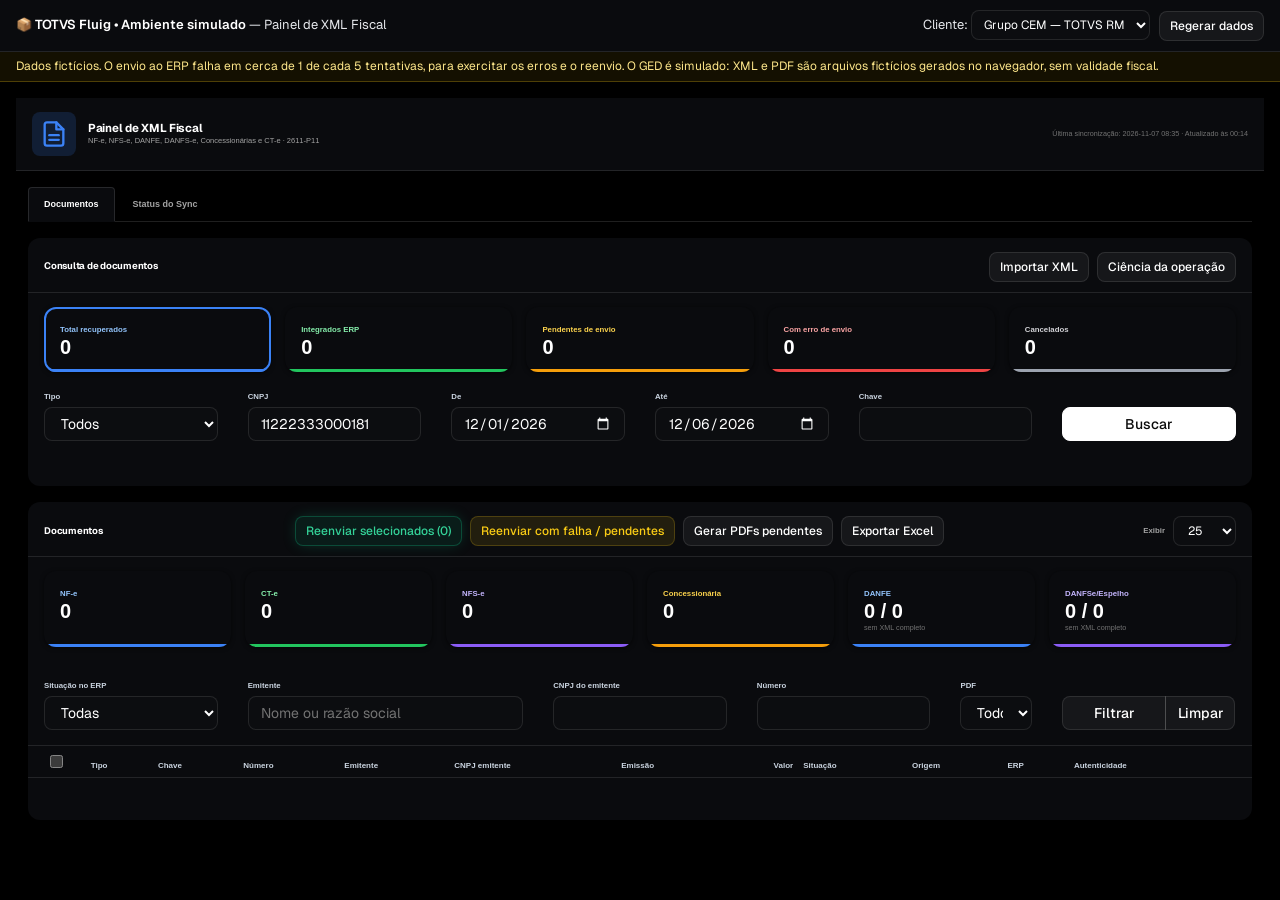
==== simulador-xml/index.html @ 871aa62a "Simulador: troca o simulador CT-e pelo Painel de XML Fiscal - simulador-cte/ removido; novo simulado" ====
<!DOCTYPE html>
<html lang="pt-BR">
<head>
    <meta charset="UTF-8">
    <meta name="viewport" content="width=device-width, initial-scale=1.0">
    <meta name="color-scheme" content="dark">
    <title>Simulador — Painel de XML Fiscal (PAINEL_XML)</title>
    <!--
        Simulador da widget REAL PAINEL_XML (versão 2611-P11): carrega o view.ftl, o CSS e o JS direto de wcm/widget/PAINEL_XML.
        Simulados: os datasets do Fluig (ds_xf_documentos, ds_xf_status, ds_xf_erp, ds_xf_danfe/danfse, ds_xf_detalhe,
        ds_xf_importar_arquivo, ds_xf_manifestar, ds_xf_sync), o upload ao GED (/ecm/upload e createDocument) e o download
        do GED (getDownloadURL) para XML e PDF fictícios.
        Sempre em modo escuro (tema Ledger de projeto/ledger-theme.css + tokens --pxml-* escuros abaixo).
        Abrir pelo servidor local: node projeto/iniciar_servidor.js  ->  http://localhost:8080/projeto/simulador_widget_painel_xml.html
        (file:// não funciona: o navegador bloqueia a leitura do view.ftl)
    -->
    <link rel="stylesheet" href="bootstrap.min.css">
    <link rel="stylesheet" href="ledger-theme.css">
    <link rel="stylesheet" href="../wcm/widget/PAINEL_XML/src/main/webapp/resources/css/PAINEL_XML.css">
    <style>
        html { color-scheme: dark; }
        body { background: #000; padding: 0; }
        #portal { padding: 16px; }
        .sim-topo { display: flex; flex-wrap: wrap; align-items: center; justify-content: space-between; gap: 10px; padding: 10px 16px; background: #0a0b0e; border-bottom: 1px solid rgba(255,255,255,.1); color: #e5e7eb; font-size: 13px; }
        .sim-topo select { width: auto; display: inline-block; height: 30px; padding: 2px 8px; }
        .sim-topo .btn { margin-left: 6px; }
        .sim-nota { padding: 6px 16px; background: rgba(250,204,21,.08); border-bottom: 1px solid rgba(250,204,21,.25); font-size: 12px; color: #fde68a; }

        /* Tokens --pxml-* escuros. No Fluig eles vêm do tema; aqui são fixos, para o simulador ficar sempre escuro. */
        .pxml-widget {
            --pxml-bg: #000000;
            --pxml-white: #0a0b0e;
            --pxml-border: rgba(255,255,255,.10);
            --pxml-text: #ffffff;
            --pxml-text-muted: #a3a3a3;
            --pxml-text-secondary: #cbd5e1;
            --pxml-text-faint: #737373;
            --pxml-hover-bg: rgba(255,255,255,.05);
            --pxml-sep-color: rgba(255,255,255,.12);
            --pxml-shadow: 0 1px 4px rgba(0,0,0,.6);
            --pxml-shadow-md: 0 4px 14px rgba(0,0,0,.7);
            --pxml-blue-bg: rgba(59,130,246,.16);   --pxml-blue-text: #93c5fd;
            --pxml-green-bg: rgba(34,197,94,.16);   --pxml-green-text: #86efac;
            --pxml-purple-bg: rgba(139,92,246,.18); --pxml-purple-text: #c4b5fd;
            --pxml-amber-bg: rgba(245,158,11,.16);  --pxml-amber-text: #fcd34d;
            --pxml-red-bg: rgba(239,68,68,.16);     --pxml-red-text: #fca5a5;
            --pxml-gray-bg: rgba(255,255,255,.08);  --pxml-gray-text: #d4d4d8;
        }
        .pxml-header { box-shadow: 0 2px 8px rgba(0,0,0,.6); }
        .pxml-xml { background: #06070a; border-color: rgba(255,255,255,.12); color: #cbd5e1; }
        .nav-tabs > li > a { background: transparent; border-color: transparent; color: #a3a3a3; }
        .nav-tabs > li > a:hover, .nav-tabs > li > a:focus { background: rgba(255,255,255,.05); border-color: transparent; color: #fff; }
        .nav-tabs > li.active > a, .nav-tabs > li.active > a:hover, .nav-tabs > li.active > a:focus { background: #0a0b0e; border: 1px solid rgba(255,255,255,.12); border-bottom-color: #0a0b0e; color: #fff; }
        .btn-link { color: #34d399; }
        .btn-link:hover, .btn-link:focus { color: #fff; text-decoration: none; }
    </style>
</head>
<body>
    <div class="sim-topo">
        <div>📦 <strong>TOTVS Fluig &bull; Ambiente simulado</strong> &mdash; Painel de XML Fiscal</div>
        <div>
            Cliente:
            <select id="sim-cliente" class="form-control input-sm">
                <option value="CEM">Grupo CEM &mdash; TOTVS RM</option>
                <option value="ICE">ICE &mdash; TOTVS Datasul</option>
            </select>
            <button type="button" id="sim-regerar" class="btn btn-default btn-sm">Regerar dados</button>
        </div>
    </div>
    <div class="sim-nota">Dados fictícios. O envio ao ERP falha em cerca de 1 de cada 5 tentativas, para exercitar os erros e o reenvio. O GED é simulado: XML e PDF são arquivos fictícios gerados no navegador, sem validade fiscal.</div>

    <div id="portal"></div>

    <script src="jquery.min.js"></script>
    <script src="bootstrap.min.js"></script>
    <script>
    (function () {
        // ------------------------------------------------------------ dados de exemplo (estado em memoria)
        var estado = { cliente: "CEM", docs: [], integracoes: {}, eventos: {}, ged: {} };
        var semente = 7;
        var sequenciaUpload = 0;
        function alea() { semente = (semente * 9301 + 49297) % 233280; return semente / 233280; }
        function pad(n, t) { n = String(n); while (n.length < t) n = "0" + n; return n; }
        function erpAtual() { return estado.cliente === "CEM" ? "RM" : "DATASUL"; }

        var CNPJS = { CEM: ["11222333000181", "11222333000262"], ICE: ["55666777000100"] };
        var EMITENTES = [["TRANSPORTES ALFA LTDA", "12345678000190"], ["DISTRIBUIDORA BETA SA", "98765432000155"], ["LOCALIZA CONCRETO LTDA", "45678901000122"],
            ["ENERGISA DISTRIBUICAO", "07282377000120"], ["VIVO TELEFONICA BRASIL", "02558157000162"], ["PREFEITURA DE SAO PAULO", "46395000000139"], ["FERRAGENS GAMA ME", "33444555000166"]];
        // Motivos de rejeicao na importacao: o texto casa com as orientacoes de falhaDaImportacao da widget.
        var MOTIVOS_IMPORTACAO = ["CNPJ não monitorado nos Parâmetros", "XML não reconhecido: layout não suportado", "Assinatura digital inválida"];

        function chaveSim(tipo, n) {
            if (tipo === "NFSE" && n % 2 === 0) return "MUN-" + pad(n, 46);   // NFS-e municipal: a widget mostra "Espelho"
            var base = tipo === "NFSE" ? "3550308220057475300010000000000" : "35261100000000000191" + (tipo === "CTE" ? "57" : tipo === "NFE" ? "55" : "66") + "001";
            return (base + pad(n, 19)).substring(0, tipo === "NFSE" ? 50 : 44);
        }

        // Liga o id do GED ao documento, para o download de XML/PDF.
        function registrarGed(d) {
            estado.ged[String(d.ID_GED)] = { tipo: "xml", doc: d };
            if (d.ID_GED_PDF) estado.ged[String(d.ID_GED_PDF)] = { tipo: "pdf", doc: d };
        }

        function gerar() {
            semente = estado.cliente === "CEM" ? 7 : 11;
            var erp = erpAtual();
            var tipos = ["NFE", "NFE", "NFE", "NFE", "CTE", "CTE", "NFSE", "NF3E", "NFCOM"];
            var docs = [];
            for (var i = 1; i <= 78; i++) {
                var tipo = tipos[Math.floor(alea() * tipos.length)];
                var em = EMITENTES[Math.floor(alea() * EMITENTES.length)];
                var cnpjs = CNPJS[estado.cliente];
                var dia = 1 + Math.floor(alea() * 7);
                var chave = chaveSim(tipo, i);
                var r = alea();
                docs.push({
                    TIPO: tipo, CHAVE: chave, CNPJ: cnpjs[Math.floor(alea() * cnpjs.length)], EMITENTE: em[0], NUMERO: String(1000 + i), SERIE: "1",
                    EMISSAO: "2026-11-" + pad(dia, 2), VALOR: (200 + Math.floor(alea() * 90000) / 10).toFixed(2), SITUACAO: r < 0.07 ? "CANCELADO" : "AUTORIZADO",
                    ORIGEM: alea() < 0.8 ? "SEFAZ" : "UPLOAD", NIVEL: alea() < 0.15 && tipo === "NFE" ? "RESUMO" : "COMPLETO",
                    ERP: r < 0.30 ? "INTEGRADO" : r < 0.36 ? "ERRO" : "", AUTENTICIDADE: "OK", ID_GED: String(5000 + i), UF: "35", MUNICIPIO: "",
                    ID_GED_PDF: "", PDF_MODO: tipo === "NFE" || tipo === "NFSE" ? (alea() < 0.12 ? "captura" : "demanda") : "",
                    CNPJ_EMITENTE: em[1], ERP_LIGADO: "S", ERP_NOME: erp, EVENTOS: "0"
                });
            }
            // alguns documentos de CNPJ sem envio ao ERP, para o filtro "Sem envio ao ERP"
            for (var s = 0; s < 6; s++) { docs[s * 11].ERP_LIGADO = ""; docs[s * 11].ERP_NOME = ""; docs[s * 11].ERP = ""; }
            // PDFs ja gerados na captura
            docs.forEach(function (d) { if (d.PDF_MODO === "captura" && d.NIVEL === "COMPLETO") d.ID_GED_PDF = String(7000 + Number(d.NUMERO)); });
            estado.docs = docs;
            estado.integracoes = {};
            estado.eventos = {};
            estado.ged = {};
            docs.forEach(function (d, i) {
                registrarGed(d);
                if (d.ERP === "ERRO") estado.integracoes[d.CHAVE] = [{ n: 1, data: "06/11/2026 14:20", status: "ERRO", msg: "HTTP 500 Internal Server Error" }, { n: 2, data: "07/11/2026 08:05", status: "ERRO", msg: "timeout ao falar com o " + erp }];
                if (d.ERP === "INTEGRADO") estado.integracoes[d.CHAVE] = [{ n: 1, data: "06/11/2026 14:20", status: "INTEGRADO", msg: "Integrado." }];
                if (d.TIPO === "CTE" && i % 3 === 0) { estado.eventos[d.CHAVE] = [{ n: 1, data: "2026-11-04", cod: "110110", texto: "Carta de Correcao: Corrigir o CNPJ do tomador e as observações de entrega" }]; d.EVENTOS = "1"; }
                if (d.SITUACAO === "CANCELADO") { estado.eventos[d.CHAVE] = [{ n: 1, data: "2026-11-06", cod: "110111", texto: "Cancelamento: Documento emitido em duplicidade" }]; d.EVENTOS = "1"; }
            });
        }

        // Documento importado pelo usuario: entra na lista depois do Buscar.
        function criarDocImportado(idGed) {
            var n = estado.docs.length + 1;
            var em = EMITENTES[Math.floor(Math.random() * EMITENTES.length)];
            var doc = {
                TIPO: "NFE", CHAVE: chaveSim("NFE", 800 + n), CNPJ: CNPJS[estado.cliente][0], EMITENTE: em[0], NUMERO: String(2000 + n), SERIE: "1",
                EMISSAO: "2026-11-08", VALOR: "1500.00", SITUACAO: "AUTORIZADO", ORIGEM: "UPLOAD", NIVEL: "COMPLETO", ERP: "", AUTENTICIDADE: "OK",
                ID_GED: String(idGed), UF: "35", MUNICIPIO: "", ID_GED_PDF: "", PDF_MODO: "demanda",
                CNPJ_EMITENTE: em[1], ERP_LIGADO: "S", ERP_NOME: erpAtual(), EVENTOS: "0"
            };
            estado.docs.push(doc);
            registrarGed(doc);
            return doc;
        }

        // ------------------------------------------------------------ arquivos fictícios do GED (XML e PDF)
        function xmlSimulado(d) {
            if (d.TIPO === "CTE") {
                return '<?xml version="1.0" encoding="UTF-8"?>\n<!-- XML FICTICIO: dados simulados para teste do painel -->\n' +
                    '<cteProc versao="4.00" xmlns="http://www.portalfiscal.inf.br/cte"><CTe><infCte Id="CTe' + d.CHAVE + '" versao="4.00">' +
                    '<ide><cUF>35</cUF><nCT>' + d.NUMERO + '</nCT><serie>' + d.SERIE + '</serie><dhEmi>' + d.EMISSAO + 'T10:00:00-03:00</dhEmi></ide>' +
                    '<emit><CNPJ>' + d.CNPJ_EMITENTE + '</CNPJ><xNome>' + d.EMITENTE + '</xNome></emit>' +
                    '<rem><CNPJ>' + d.CNPJ + '</CNPJ></rem><vPrest><vTPrest>' + d.VALOR + '</vTPrest></vPrest></infCte></CTe></cteProc>';
            }
            return '<?xml version="1.0" encoding="UTF-8"?>\n<!-- XML FICTICIO: dados simulados para teste do painel -->\n' +
                '<nfeProc versao="4.00" xmlns="http://www.portalfiscal.inf.br/nfe"><NFe><infNFe Id="NFe' + d.CHAVE + '" versao="4.00">' +
                '<ide><cUF>35</cUF><nNF>' + d.NUMERO + '</nNF><serie>' + d.SERIE + '</serie><dhEmi>' + d.EMISSAO + 'T10:00:00-03:00</dhEmi></ide>' +
                '<emit><CNPJ>' + d.CNPJ_EMITENTE + '</CNPJ><xNome>' + d.EMITENTE + '</xNome></emit>' +
                '<dest><CNPJ>' + d.CNPJ + '</CNPJ></dest><total><ICMSTot><vNF>' + d.VALOR + '</vNF></ICMSTot></total></infNFe></NFe></nfeProc>';
        }
        // PDF minimo e valido (texto em ASCII, para o tamanho do fluxo bater com os bytes).
        function pdfSimulado(linhas) {
            var fluxo = "BT /F1 12 Tf 50 790 Td 16 TL ";
            linhas.forEach(function (t, i) { fluxo += (i ? "T* " : "") + "(" + t.replace(/[()\\]/g, "") + ") Tj "; });
            fluxo += "ET";
            var objetos = [
                "<< /Type /Catalog /Pages 2 0 R >>",
                "<< /Type /Pages /Kids [3 0 R] /Count 1 >>",
                "<< /Type /Page /Parent 2 0 R /MediaBox [0 0 595 842] /Contents 4 0 R /Resources << /Font << /F1 5 0 R >> >> >>",
                "<< /Length " + fluxo.length + " >>\nstream\n" + fluxo + "\nendstream",
                "<< /Type /Font /Subtype /Type1 /BaseFont /Helvetica >>"
            ];
            var pdf = "%PDF-1.4\n", posicoes = [];
            objetos.forEach(function (o, i) { posicoes.push(pdf.length); pdf += (i + 1) + " 0 obj\n" + o + "\nendobj\n"; });
            var xref = pdf.length;
            pdf += "xref\n0 " + (objetos.length + 1) + "\n0000000000 65535 f \n";
            posicoes.forEach(function (p) { pdf += ("0000000000" + p).slice(-10) + " 00000 n \n"; });
            pdf += "trailer\n<< /Size " + (objetos.length + 1) + " /Root 1 0 R >>\nstartxref\n" + xref + "\n%%EOF\n";
            return new Blob([pdf], { type: "application/pdf" });
        }
        function arquivoSimulado(idGed) {
            var r = estado.ged[String(idGed)];
            if (!r) return null;
            var d = r.doc;
            if (r.tipo === "pdf") {
                return pdfSimulado([
                    (d.TIPO === "NFE" ? "DANFE" : d.TIPO === "NFSE" && d.CHAVE.indexOf("MUN-") === 0 ? "Espelho da NFS-e" : "DANFSe") + " simulado (dados ficticios)",
                    "Chave: " + d.CHAVE,
                    "Numero " + d.NUMERO + " - " + d.EMITENTE,
                    "Valor R$ " + d.VALOR,
                    "Documento de teste: sem validade fiscal"
                ]);
            }
            return new Blob([xmlSimulado(d)], { type: "text/xml;charset=utf-8" });
        }

        // ------------------------------------------------------------ runtime do Fluig simulado
        var FLUIGC = {
            toast: function (cfg) {
                var cls = cfg.type === "success" ? "alert-success" : cfg.type === "danger" ? "alert-danger" : cfg.type === "warning" ? "alert-warning" : "alert-info";
                var $t = $('<div class="alert ' + cls + '" style="position:fixed;top:20px;right:20px;z-index:9999;min-width:300px;box-shadow:0 4px 16px rgba(0,0,0,.6)"></div>').text((cfg.title ? cfg.title + " " : "") + (cfg.message || ""));
                $("body").append($t);
                setTimeout(function () { $t.fadeOut(300, function () { $t.remove(); }); }, 3500);
            },
            modal: function (cfg) {
                $("#" + cfg.id).remove();
                var $m = $('<div class="modal fade" id="' + cfg.id + '" tabindex="-1"><div class="modal-dialog modal-lg"><div class="modal-content"><div class="modal-header"><button type="button" class="close" data-dismiss="modal">&times;</button><h4 class="modal-title"></h4></div><div class="modal-body"></div><div class="modal-footer"><button type="button" class="btn btn-default" data-dismiss="modal">Fechar</button></div></div></div></div>');
                $m.find(".modal-title").html(cfg.title);
                $m.find(".modal-body").html(cfg.content);
                $("body").append($m);
                $m.modal("show");
            },
            message: { confirm: function (cfg, cb) { cb(window.confirm(cfg.title + "\n\n" + cfg.message)); } }
        };
        window.FLUIGC = FLUIGC;
        window.WCMAPI = { organizationId: 1 };
        window.ConstraintType = { MUST: 1 };
        window.SuperWidget = { extend: function (def) { return def; } };

        // Abas em branco e blobs (XML/PDF do GED) abrem de verdade; o resto (URLs do GED) so avisa.
        var abrirReal = window.open;
        window.open = function (url) {
            if (!url || String(url).indexOf("blob:") === 0) return abrirReal.apply(window, arguments);
            FLUIGC.toast({ type: "info", title: "Abriria no GED:", message: url });
            return null;
        };

        // Upload ao GED: a widget envia por XMLHttpRequest para /ecm/upload e espera o JSON com o nome do arquivo.
        var xhrOpen = XMLHttpRequest.prototype.open, xhrSend = XMLHttpRequest.prototype.send;
        XMLHttpRequest.prototype.open = function (metodo, url) {
            this._simUpload = String(url).indexOf("/ecm/upload") === 0;
            return xhrOpen.apply(this, arguments);
        };
        XMLHttpRequest.prototype.send = function (corpo) {
            if (!this._simUpload) return xhrSend.apply(this, arguments);
            var xhr = this, nome = "arquivo";
            try { nome = corpo.get("files").name; } catch (e) { }
            setTimeout(function () {
                Object.defineProperty(xhr, "status", { value: 200 });
                Object.defineProperty(xhr, "responseText", { value: JSON.stringify({ files: [{ name: "sim-" + (++sequenciaUpload) + "-" + nome }] }) });
                if (xhr.onload) xhr.onload();
            }, 120);
        };

        // Chamadas REST do Fluig: criar documento no GED e pedir o endereco de download.
        var ajaxOriginal = $.ajax;
        var PREFIXO_DOWNLOAD = "/api/public/2.0/documents/getDownloadURL/";
        $.ajax = function (cfg) {
            var url = String((cfg && cfg.url) || "");
            if (url.indexOf("/api/public/ecm/document/createDocument") === 0) {
                var id = String(9000 + (++sequenciaUpload));
                setTimeout(function () { if (cfg.success) cfg.success({ content: { id: id } }); }, 120);
                return;
            }
            if (url.indexOf(PREFIXO_DOWNLOAD) === 0) {
                var docId = decodeURIComponent(url.substring(PREFIXO_DOWNLOAD.length));
                var arquivo = arquivoSimulado(docId);
                setTimeout(function () {
                    if (!arquivo) { if (cfg.error) cfg.error({ status: 404 }); return; }
                    cfg.success({ content: { url: URL.createObjectURL(arquivo) } });
                }, 120);
                return;
            }
            return ajaxOriginal.apply($, arguments);
        };

        function linhasDs(arr) { return { values: arr }; }

        window.DatasetFactory = {
            createConstraint: function (campo, ini) { return { campo: campo, valor: ini }; },
            getDataset: function (nome, campos, cons) {
                var c = {};
                (cons || []).forEach(function (x) { c[x.campo] = x.valor; });
                if (nome === "ds_xf_documentos") {
                    var ini = c.INICIO || "0000-00-00", fim = c.FIM || "9999-99-99";
                    var cnpj = String(c.CNPJ || "").replace(/\D/g, "");
                    return linhasDs(estado.docs.filter(function (d) {
                        return (!cnpj || d.CNPJ === cnpj) && d.EMISSAO >= ini && d.EMISSAO <= fim && (!c.TIPO || d.TIPO === c.TIPO) && (!c.CHAVE || d.CHAVE.indexOf(c.CHAVE) >= 0);
                    }));
                }
                if (nome === "ds_xf_status") {
                    return linhasDs(CNPJS[estado.cliente].map(function (cnpj) {
                        return { CNPJ: cnpj, TIPO: "NFE", SITUACAO: "OK", ULTIMA_OK: "2026-11-07 08:3" + (cnpj.slice(-1) === "1" ? "0" : "5"), DIAS: "0", ULT_NSU: "000000000012345", NOVOS: "3", CSTAT: "138", PROXIMA: "2026-11-07 09:30", ERRO: "" };
                    }));
                }
                if (nome === "ds_xf_erp") {
                    var doc = estado.docs.filter(function (d) { return d.CHAVE === c.CHAVE; })[0];
                    if (!doc || doc.ERP_LIGADO !== "S") return linhasDs([]);
                    var falhou = Math.random() < 0.2;
                    var historico = estado.integracoes[doc.CHAVE] = estado.integracoes[doc.CHAVE] || [];
                    var msg = falhou ? "HTTP 503 " + doc.ERP_NOME + " indisponível" : "Integrado.";
                    historico.push({ n: historico.length + 1, data: new Date().toLocaleString("pt-BR").substring(0, 16), status: falhou ? "ERRO" : "INTEGRADO", msg: msg });
                    doc.ERP = falhou ? "ERRO" : "INTEGRADO";
                    return linhasDs([{ STATUS: doc.ERP, MENSAGEM: msg, CNPJ: doc.CNPJ, TIPO: doc.TIPO, CHAVE: doc.CHAVE, DETALHE: doc.ERP_NOME }]);
                }
                if (nome === "ds_xf_danfe" || nome === "ds_xf_danfse") {
                    var d2 = estado.docs.filter(function (d) { return d.CHAVE === c.CHAVE; })[0];
                    if (!d2) return linhasDs([{ STATUS: "ERRO", MENSAGEM: "Documento não encontrado", CHAVE: "" }]);
                    d2.ID_GED_PDF = d2.ID_GED_PDF || String(7000 + Number(d2.NUMERO));
                    registrarGed(d2);
                    return linhasDs([{ STATUS: "SUCESSO", MENSAGEM: "Gravado no GED.", CNPJ: d2.CNPJ, TIPO: d2.TIPO, CHAVE: d2.CHAVE, DETALHE: d2.ID_GED_PDF }]);
                }
                if (nome === "ds_xf_detalhe") {
                    var saida = [];
                    (estado.integracoes[c.CHAVE] || []).forEach(function (t) { saida.push({ SECAO: "INTEGRACAO", SEQ: String(t.n), DATA: t.data, STATUS: t.status, TEXTO: "ERP " + (estado.docs.filter(function (d) { return d.CHAVE === c.CHAVE; })[0] || {}).ERP_NOME + ": " + t.msg }); });
                    (estado.eventos[c.CHAVE] || []).forEach(function (e) { saida.push({ SECAO: "EVENTO", SEQ: String(e.n), DATA: e.data, STATUS: e.cod, TEXTO: e.texto }); });
                    return linhasDs(saida);
                }
                if (nome === "ds_xf_sync") return linhasDs([{ STATUS: "OK", MENSAGEM: "Sincronização simulada: 3 documentos novos.", CHAVE: "" }]);
                if (nome === "ds_xf_manifestar") return linhasDs([{ STATUS: "OK", MENSAGEM: "Ciência da operação registrada (simulado).", CHAVE: c.CHAVE }]);
                if (nome === "ds_xf_importar_arquivo") {
                    // Um linha por arquivo enviado (DETALHE = id do GED). Uns entram; outros voltam REJEITADO com o motivo.
                    var ids = String(c.DOCUMENT_IDS || "").split(",").filter(Boolean);
                    return linhasDs(ids.map(function (idGed) {
                        if (Math.random() < 0.25) return { STATUS: "REJEITADO", MENSAGEM: MOTIVOS_IMPORTACAO[Math.floor(Math.random() * MOTIVOS_IMPORTACAO.length)], CHAVE: "", DETALHE: idGed };
                        var novo = criarDocImportado(idGed);
                        return { STATUS: "OK", MENSAGEM: "Importado: NF-e " + novo.NUMERO + " (" + novo.EMITENTE + ").", CHAVE: novo.CHAVE, DETALHE: idGed };
                    }));
                }
                return null;
            }
        };

        // ------------------------------------------------------------ monta a widget real
        var instancia = null;
        function limpar(ftl) {
            return ftl.replace(/<#--[\s\S]*?-->/g, "").replace(/<!--[\s\S]*?-->/g, "").replace(/<#assign[^>]*>/g, "")
                .replace(/<#if[^>]*>[\s\S]*?<\/#if>/g, "").replace(/<script[^>]*vcXMLRPC[^>]*><\/script>/g, "")
                .replace(/\$\{instanceId\}/g, "sim1").replace(/\$\{[^}]*\}/g, "");
        }
        function montar(ftl) {
            $(document).off(".sim");
            $("#portal").html(limpar(ftl));
            instancia = Object.create(window.painelXML);
            instancia.instanceId = "sim1";
            instancia.pastaGed = "97265";
            var b = instancia.bindings.local;
            Object.keys(b).forEach(function (chave) {
                b[chave].forEach(function (par) {
                    var p = par.split("_");
                    $(document).on(p[0] + ".sim", "#portal [data-" + chave + "]", function (ev) { instancia[p[1]](this, ev); });
                });
            });
            instancia.init();
            $("#cnpj_sim1").val(CNPJS[estado.cliente][0]);
        }

        var ftlTexto = null;
        function reiniciar() {
            estado.cliente = $("#sim-cliente").val();
            gerar();
            montar(ftlTexto);
        }

        $.when(
            $.get("../wcm/widget/PAINEL_XML/src/main/resources/view.ftl", null, null, "text"),
            $.getScript("../wcm/widget/PAINEL_XML/src/main/webapp/resources/js/PAINEL_XML.js")
        ).done(function (ftl) {
            ftlTexto = ftl[0];
            $("#sim-cliente").on("change", reiniciar);
            $("#sim-regerar").on("click", reiniciar);
            reiniciar();
        }).fail(function () {
            $("#portal").html('<div class="alert alert-danger" style="margin:16px">Não foi possível carregar a widget. Abra pelo servidor local: <code>node projeto/iniciar_servidor.js</code> e acesse <code>http://localhost:8080/projeto/simulador_widget_painel_xml.html</code>.</div>');
        });
    })();
    </script>
</body>
</html>
---- simulador-xml/ledger-theme.css ----
/* ==========================================================================
   Ledger Design System — tema escuro para o simulador do Painel de XML Fiscal
   Carregar DEPOIS de bootstrap.min.css e PAINEL_XML.css.
   Só sobrescreve; não altera o CSS da widget publicada no Fluig.
   ========================================================================== */
@import url('https://fonts.googleapis.com/css2?family=Geist:wght@300;400;500;600;700&display=swap');

:root {
  --canvas: #000000;
  --surface-card: #0a0b0e;
  --surface-app: #0c0d10;
  --surface-inner: #121317;
  --surface-tooltip: #1a1b20;
  --surface-announce: #0f172a;
  --ink: #ffffff;
  --ink-inverse: #0a0a0a;
  --text-default: #cbd5e1;
  --text-secondary: #94a3b8;
  --text-ui: #a3a3a3;
  --text-muted: #737373;
  --border-card: #ffffff1a;
  --border-hairline: #ffffff0d;
  --border-hover: #ffffff33;
  --fill-subtle: #ffffff0d;
  --fill-hover: #ffffff1a;
  --fill-tile: #ffffff05;
  --accent: #10b981;
  --accent-text: #34d399;
  --accent-deep: #059669;
  --accent-soft: #10b9811a;
  --accent-border: #10b98133;
  --accent-border-strong: #10b9814d;
  --secondary: #a855f7;
  --negative: #f43f5e;
  --negative-soft: #f43f5e1a;
  --notice: #facc15;
  --font-sans: "Geist", "Inter", ui-sans-serif, system-ui, sans-serif;
  --font-mono: ui-monospace, SFMono-Regular, Menlo, Consolas, monospace;

  /* variáveis da widget (widget_painel_cte.css) remapeadas para o Ledger */
  --modelo-primary: var(--ink);
  --modelo-secondary: var(--surface-inner);
  --modelo-accent: var(--accent);
  --modelo-accent-light: var(--accent-soft);
  --modelo-success: var(--accent-text);
  --modelo-warning: var(--notice);
  --modelo-danger: var(--negative);
  --modelo-muted: var(--text-ui);
  --modelo-border: var(--border-card);
  --modelo-bg: var(--surface-app);
}

body {
  background: var(--canvas);
  color: var(--text-default);
  font-family: var(--font-sans);
  font-size: 13px;
  padding: 20px;
  -webkit-font-smoothing: antialiased;
}
a { color: var(--accent-text); }
a:hover, a:focus { color: var(--ink); }
strong, b { color: var(--ink); font-weight: 600; }
label { color: var(--text-ui); font-weight: 500; font-size: 12px; }
h1,h2,h3,h4,h5,h6 { font-family: var(--font-sans); letter-spacing: -0.025em; }

/* ── barra do portal ── */
.portal-topbar {
  background: var(--surface-card);
  border: 1px solid var(--border-card);
  border-radius: 16px;
  box-shadow: none;
  color: var(--text-secondary);
  padding: 12px 24px;
}
.portal-brand { color: var(--ink); font-weight: 500; }
.portal-badge {
  background: var(--accent-soft);
  border: 1px solid var(--accent-border);
  color: var(--accent-text);
  border-radius: 9999px;
  font-weight: 700;
  letter-spacing: .05em;
  text-transform: uppercase;
  font-size: 10px;
}

/* ── painel da widget ── */
.widget-panel-cte.panel,
.panel {
  background: var(--surface-card);
  border: 1px solid var(--border-card);
  color: var(--text-default);
  box-shadow: none;
}
.widget-panel-cte { border-radius: 24px; box-shadow: 0 25px 50px -12px #00000040; overflow: hidden; }
.widget-panel-cte > .panel-heading.widget-header {
  background: var(--surface-card);
  border-bottom: 1px solid var(--border-card);
  color: var(--ink);
  padding: 22px 28px;
  border-radius: 0;
  position: relative;
}
.widget-panel-cte > .panel-heading.widget-header::before {
  content: ""; position: absolute; right: -60px; top: -90px; width: 280px; height: 280px;
  border-radius: 50%; background: #10b9811a; filter: blur(80px); pointer-events: none;
}
.widget-panel-cte > .panel-heading > .row { position: relative; }
.widget-panel-cte .panel-title { color: var(--ink); font-size: 20px; font-weight: 300; letter-spacing: -0.025em; }
.widget-panel-cte .panel-title strong { font-weight: 600; }
.widget-subtitle { color: var(--text-secondary); }
.sync-badge, .label.sync-badge {
  background: var(--accent-soft);
  border: 1px solid var(--accent-border);
  color: var(--accent-text);
  border-radius: 9999px;
}
.widget-panel-cte > .panel-body { padding: 24px 28px; background: transparent; }

/* ── KPI cards ── */
.card-kpi {
  background: var(--surface-inner);
  border: 1px solid var(--border-hairline);
  border-radius: 16px;
  box-shadow: none;
}
.card-kpi:hover { transform: none; border-color: var(--border-card); box-shadow: none; }
.card-kpi.active-filter { background: var(--accent-soft); border-color: var(--accent-border-strong); box-shadow: 0 0 15px -3px #10b9814d; }
.card-kpi::before { display: none; }
.kpi-icon { background: var(--fill-subtle) !important; border: 1px solid var(--border-hairline); border-radius: 12px; }
.kpi-total .kpi-icon { box-shadow: inset 0 -2px 0 var(--accent); }
.kpi-success .kpi-icon { box-shadow: inset 0 -2px 0 var(--accent-text); }
.kpi-warning .kpi-icon { box-shadow: inset 0 -2px 0 var(--notice); }
.kpi-danger .kpi-icon { box-shadow: inset 0 -2px 0 var(--negative); }
.kpi-muted .kpi-icon { box-shadow: inset 0 -2px 0 var(--text-muted); }
.kpi-value { font-size: 26px; font-weight: 300; letter-spacing: -0.025em; color: var(--ink); font-variant-numeric: tabular-nums; }
.kpi-success .kpi-value { color: var(--accent-text); }
.kpi-warning .kpi-value { color: var(--notice); }
.kpi-danger .kpi-value { color: var(--negative); }
.kpi-muted .kpi-value { color: var(--text-ui); }
.kpi-label { color: var(--text-ui); font-weight: 500; letter-spacing: .05em; }

/* ── filtros e formulários ── */
.filter-panel { background: var(--surface-inner); border: 1px solid var(--border-hairline); border-radius: 16px; overflow: hidden; }
.filter-panel .panel-heading { background: var(--fill-tile); border-bottom: 1px solid var(--border-hairline); color: var(--text-default); }
.filter-panel .panel-body { background: transparent; }
.form-control {
  background: var(--surface-app);
  border: 1px solid var(--border-card);
  border-radius: 8px;
  color: var(--ink);
  box-shadow: none;
  font-family: var(--font-sans);
}
.form-control::placeholder { color: var(--text-muted); }
.form-control:hover { background: var(--surface-tooltip); }
.form-control:focus { background: var(--surface-app); border-color: var(--accent-border-strong); box-shadow: 0 0 0 2px var(--accent-border); outline: none; }
.form-control option { background: var(--surface-inner); color: var(--ink); }
select.form-control { color-scheme: dark; }
.input-group-addon { background: var(--fill-subtle); border: 1px solid var(--border-card); color: var(--text-ui); border-radius: 8px; }
input[type="checkbox"] { accent-color: var(--accent); }

/* ── botões ── */
.btn { font-family: var(--font-sans); font-weight: 500; border-radius: 8px; border-width: 1px; transition: all .2s; text-shadow: none; box-shadow: none; }
.btn:focus, .btn:active:focus, .btn:focus-visible { outline: 2px solid var(--accent-text); outline-offset: 2px; }
.btn-default { background: var(--fill-subtle); border-color: var(--border-card); color: var(--ink); }
.btn-default:hover, .btn-default:focus, .btn-default:active { background: var(--fill-hover); border-color: var(--border-card); color: var(--ink); }
.btn-primary { background: var(--ink); border-color: var(--ink); color: var(--ink-inverse); }
.btn-primary:hover, .btn-primary:focus, .btn-primary:active { background: #e2e8f0; border-color: #e2e8f0; color: var(--ink-inverse); }
.btn-success { background: var(--accent-soft); border-color: var(--accent-border-strong); color: var(--accent-text); box-shadow: 0 0 15px -3px #10b9814d; }
.btn-success:hover, .btn-success:focus, .btn-success:active { background: var(--accent-border); border-color: var(--accent-border-strong); color: var(--ink); }
.btn-warning { background: #facc151a; border-color: #facc1533; color: var(--notice); }
.btn-warning:hover, .btn-warning:focus, .btn-warning:active { background: #facc1533; border-color: #facc1533; color: var(--ink); }
.btn-danger { background: var(--negative-soft); border-color: #f43f5e33; color: var(--negative); }
.btn-danger:hover, .btn-danger:focus { background: #f43f5e33; color: var(--ink); }
.btn-info { background: var(--fill-subtle); border-color: var(--border-card); color: var(--ink); }
.btn[disabled], .btn.disabled { opacity: .4; }
.btn-copy-chave { color: var(--text-muted); }
.btn-copy-chave:hover { color: var(--accent-text); background: transparent; }

/* ── tabela ── */
.grid-cte-wrapper { background: var(--surface-inner); border: 1px solid var(--border-hairline); border-radius: 16px; overflow: hidden; }
.table { color: var(--text-default); background: transparent; }
.table-cte thead th {
  background: var(--fill-subtle);
  color: var(--text-ui);
  border-color: var(--border-hairline) !important;
  letter-spacing: .05em;
}
.table-cte tbody td, .table > tbody > tr > td, .table > tbody > tr > th { color: var(--text-default); border-color: var(--border-hairline) !important; background: transparent; }
.table-striped > tbody > tr:nth-of-type(odd) > td, .table-striped > tbody > tr:nth-of-type(odd) { background: var(--fill-tile); }
.table-bordered, .table-bordered > thead > tr > th, .table-bordered > tbody > tr > td { border-color: var(--border-hairline); }
.table-cte tbody tr:hover td { background-color: var(--fill-subtle) !important; }
.cte-chave-short { color: var(--accent-text); }
.emitente-razao { color: var(--ink); }
.emitente-cnpj { color: var(--text-muted); }

/* ── status ── */
.badge-status { border-radius: 6px; letter-spacing: .03em; }
.badge-status.s-integrado { background: var(--accent-soft); color: var(--accent-text); border: 1px solid var(--accent-border); }
.badge-status.s-pendente  { background: #facc151a; color: var(--notice); border: 1px solid #facc1533; }
.badge-status.s-erro      { background: var(--negative-soft); color: var(--negative); border: 1px solid #f43f5e33; }
.badge-status.s-cancelado { background: var(--fill-subtle); color: var(--text-ui); border: 1px solid var(--border-card); }
.badge-cce { background: #facc151a; color: var(--notice); border: 1px solid #facc1533; }
.badge-cce:hover { background: #facc1533; }
.label { border-radius: 6px; font-weight: 600; }
.label-info, .label-default { background: var(--fill-subtle); color: var(--text-default); border: 1px solid var(--border-card); }
.label-success { background: var(--accent-soft); color: var(--accent-text); border: 1px solid var(--accent-border); }
.label-warning { background: #facc151a; color: var(--notice); border: 1px solid #facc1533; }
.label-danger { background: var(--negative-soft); color: var(--negative); border: 1px solid #f43f5e33; }

/* ── paginação ── */
.pagination-info { color: var(--text-ui); }
.pagination > li > a, .pagination > li > span { background: var(--fill-subtle); border-color: var(--border-card); color: var(--text-default); }
.pagination > li > a:hover, .pagination > li > span:hover { background: var(--fill-hover); color: var(--ink); border-color: var(--border-card); }
.pagination > .active > a, .pagination > .active > a:hover, .pagination > .active > a:focus,
.pagination > .active > span { background: var(--accent-soft); border-color: var(--accent-border-strong); color: var(--accent-text); }
.pagination > .disabled > a, .pagination > .disabled > span { background: transparent; color: var(--text-muted); border-color: var(--border-hairline); }

/* ── modal e toast (gerados pelo simulador com estilos inline) ── */
.modal-content { background: var(--surface-card) !important; border: 1px solid var(--border-card) !important; border-radius: 24px !important; color: var(--text-default); box-shadow: 0 25px 50px -12px #000; }
.modal-header { background: var(--surface-inner) !important; border-bottom: 1px solid var(--border-card) !important; color: var(--ink) !important; }
.modal-title { font-weight: 600 !important; letter-spacing: -0.025em; color: var(--ink); }
.modal-header .close { color: var(--ink) !important; text-shadow: none; }
.modal-footer { border-top: 1px solid var(--border-card) !important; }
.modal-backdrop.in { opacity: .7; }
.xml-viewer-code { background: var(--canvas); color: var(--text-default); border: 1px solid var(--border-hairline); border-radius: 12px; font-family: var(--font-mono); }
.alert { border-radius: 16px; border: 1px solid var(--border-card); background: var(--surface-inner); color: var(--text-default); }
.alert h4 { color: var(--ink); }
.alert-success { background: var(--surface-inner); border-color: var(--accent-border-strong); color: var(--accent-text); }
.alert-warning { background: var(--surface-inner); border-color: #facc1533; color: var(--notice); }
.alert-danger { background: var(--surface-inner); border-color: #f43f5e33; color: var(--negative); }
.alert-info { background: var(--surface-inner); border-color: var(--border-card); color: var(--text-default); }
.alert .close { color: var(--ink); opacity: .6; text-shadow: none; }
.well, .table-responsive { border-color: var(--border-hairline); }
code { background: var(--fill-subtle); color: var(--ink); border: 1px solid var(--border-hairline); border-radius: 4px; }
hr { border-top-color: var(--border-card); }
.text-muted { color: var(--text-muted); }

@media (prefers-reduced-motion: reduce) { * { transition: none !important; } }
---- wcm/widget/PAINEL_XML/src/main/webapp/resources/css/PAINEL_XML.css ----
/*
  PAINEL DE XML FISCAL - ESTILOS GERAIS E RESPONSIVOS
  Widget: PAINEL_XML
  Responsável: Ricardo Andrade
  Última Modificação: 2611-P11
  Padrão visual: PAINEL_AUTORIZACAO (header bar, KPI cards, seções). Modo escuro via tokens --fs-color-* do Fluig 2.0.
*/

/* ===== VARIÁVEIS ===== */
.pxml-widget {
    --pxml-font: "Lato", "Helvetica Neue", Helvetica, Arial, sans-serif;
    --pxml-bg: var(--fs-color-neutral-light-05, #f0f2f5);
    --pxml-white: var(--fs-color-neutral-light-00, #ffffff);
    --pxml-border: var(--fs-color-neutral-light-10, #e5e7eb);
    --pxml-text: var(--fs-color-neutral-dark-95, #111827);
    --pxml-text-muted: var(--fs-color-neutral-mid-60, #6b7280);
    --pxml-text-secondary: var(--fs-color-neutral-dark-80, #374151);
    --pxml-text-faint: var(--fs-color-neutral-mid-40, #9ca3af);
    --pxml-hover-bg: var(--fs-color-neutral-light-05, #f3f4f6);
    --pxml-sep-color: var(--fs-color-neutral-light-10, #d1d5db);
    --pxml-shadow: 0 1px 4px rgba(0,0,0,0.08);
    --pxml-shadow-md: 0 4px 12px rgba(0,0,0,0.10);
    --pxml-radius: 12px;
    --pxml-radius-sm: 8px;

    --pxml-blue: #3b82f6;   --pxml-blue-bg: #eff6ff;   --pxml-blue-text: #1d4ed8;
    --pxml-green: #22c55e;  --pxml-green-bg: #f0fdf4;  --pxml-green-text: #16a34a;
    --pxml-purple: #8b5cf6; --pxml-purple-bg: #f5f3ff; --pxml-purple-text: #7c3aed;
    --pxml-amber: #f59e0b;  --pxml-amber-bg: #fffbeb;  --pxml-amber-text: #b45309;
    --pxml-red: #ef4444;    --pxml-red-bg: #fef2f2;    --pxml-red-text: #b91c1c;
    --pxml-gray: #9ca3af;   --pxml-gray-bg: #f3f4f6;   --pxml-gray-text: #4b5563;
}

/* ===== BASE ===== */
.pxml-widget {
    font-family: var(--pxml-font);
    background-color: var(--pxml-bg);
    color: var(--pxml-text);
    padding: 0 12px 24px;
}

/* ===== HEADER ===== */
.pxml-header {
    display: flex;
    align-items: center;
    justify-content: space-between;
    flex-wrap: wrap;
    gap: 10px;
    background: var(--pxml-white);
    border-bottom: 1px solid var(--pxml-border);
    padding: 14px 16px;
    margin: 0 -12px 16px;
    box-shadow: 0 2px 8px rgba(0,0,0,0.06);
}
.pxml-header-brand { display: flex; align-items: center; gap: 12px; }
.pxml-header-icon-wrap {
    width: 44px; height: 44px;
    background: var(--pxml-blue-bg);
    border-radius: var(--pxml-radius-sm);
    display: flex; align-items: center; justify-content: center;
    color: var(--pxml-blue);
    flex-shrink: 0;
}
.pxml-header-text { display: flex; flex-direction: column; }
.pxml-title { font-size: 1.15rem; font-weight: 700; color: var(--pxml-text); margin: 0; line-height: 1.2; }
.pxml-subtitle { font-size: 0.75rem; color: var(--pxml-text-muted); margin-top: 1px; }
.pxml-header-actions { display: flex; align-items: center; gap: 6px; flex-wrap: wrap; }
.pxml-action-btn {
    display: inline-flex; align-items: center; gap: 5px;
    background: none; border: none;
    color: var(--pxml-text-secondary);
    font-size: 0.82rem; font-family: var(--pxml-font); font-weight: 500;
    cursor: pointer; text-decoration: none;
    padding: 5px 8px; border-radius: 6px;
    transition: background 0.15s, color 0.15s;
}
.pxml-action-btn:hover { background: var(--pxml-hover-bg); color: var(--pxml-text); text-decoration: none; }
.pxml-sep { color: var(--pxml-sep-color); font-size: 1rem; margin: 0 2px; }
.pxml-last-update { font-size: 0.72rem; color: var(--pxml-text-faint); margin-left: 6px; white-space: nowrap; }

/* ===== KPI CARDS ===== */
.pxml-kpi-grid { display: grid; grid-template-columns: repeat(6, 1fr); gap: 14px; margin-bottom: 16px; }
.pxml-kpi-card {
    background: var(--pxml-white);
    border-radius: var(--pxml-radius);
    box-shadow: var(--pxml-shadow);
    padding: 18px 16px 14px;
    display: flex; align-items: flex-start; gap: 14px;
    position: relative; overflow: hidden;
    transition: box-shadow 0.2s;
}
.pxml-kpi-card:hover { box-shadow: var(--pxml-shadow-md); }
.pxml-kpi-body { display: flex; flex-direction: column; gap: 2px; flex: 1; min-width: 0; }
.pxml-kpi-label { font-size: 0.78rem; font-weight: 600; color: var(--pxml-text-muted); line-height: 1.2; }
.pxml-label-blue   { color: var(--pxml-blue-text); }
.pxml-label-green  { color: var(--pxml-green-text); }
.pxml-label-purple { color: var(--pxml-purple-text); }
.pxml-label-amber  { color: var(--pxml-amber-text); }
.pxml-label-red    { color: var(--pxml-red-text); }
.pxml-label-gray   { color: var(--pxml-gray-text); }
.pxml-kpi-num { font-size: 2rem; font-weight: 700; color: var(--pxml-text); line-height: 1.1; }
.pxml-kpi-sub { font-size: 0.72rem; color: var(--pxml-text-faint); line-height: 1.2; }
.pxml-kpi-bar { position: absolute; bottom: 0; left: 0; right: 0; height: 3px; border-radius: 0 0 var(--pxml-radius) var(--pxml-radius); }
.pxml-bar-blue   { background: var(--pxml-blue); }
.pxml-bar-green  { background: var(--pxml-green); }
.pxml-bar-purple { background: var(--pxml-purple); }
.pxml-bar-amber  { background: var(--pxml-amber); }
.pxml-bar-red    { background: var(--pxml-red); }
.pxml-bar-gray   { background: var(--pxml-gray); }

/* Cartoes da operacao: clique filtra a grade */
.pxml-kpi-ops { grid-template-columns: repeat(5, 1fr); }
.pxml-kpi-click { cursor: pointer; }
.pxml-kpi-ativo { outline: 2px solid var(--pxml-blue); outline-offset: -2px; }

/* ===== SEÇÕES ===== */
.pxml-section {
    background: var(--pxml-white);
    border-radius: var(--pxml-radius);
    box-shadow: var(--pxml-shadow);
    overflow: hidden;
    margin-bottom: 16px;
}
.pxml-section-header {
    display: flex; align-items: center; justify-content: space-between; flex-wrap: wrap; gap: 8px;
    padding: 14px 16px 10px;
    border-bottom: 1px solid var(--pxml-border);
}
.pxml-section-tools { display: flex; align-items: center; gap: 8px; flex-wrap: wrap; }
.pxml-section-tools .form-control { width: auto; }
.pxml-tamanho { margin: 0 0 0 6px; font-size: 0.78rem; font-weight: 600; }
.pxml-chave { font-size: 0.72rem; }
.pxml-erp-nome { color: var(--pxml-text-muted); }
.pxml-paginacao { display: flex; align-items: center; justify-content: space-between; flex-wrap: wrap; gap: 8px; padding: 8px 16px; }
.pxml-paginacao .pagination { margin: 0; }
.pxml-section-title { font-size: 0.95rem; font-weight: 700; color: var(--pxml-text); margin: 0; }
.pxml-section-body { padding: 14px 16px 4px; }
.pxml-kpi-bloco { padding-bottom: 0; }
.pxml-filtros-bloco { padding-bottom: 0; border-bottom: 1px solid var(--pxml-border); }
.pxml-section-body > .pxml-kpi-grid, .pxml-kpi-bloco > .pxml-kpi-grid { margin-bottom: 14px; }
.pxml-section-body label { font-size: 0.78rem; font-weight: 600; color: var(--pxml-text-secondary); }
.pxml-aviso { min-height: 18px; margin: 0 0 8px; font-size: 0.8rem; color: var(--pxml-text-muted); }

/* ===== TABELAS ===== */
.pxml-table { margin-bottom: 0; font-size: 0.8rem; }
.pxml-table > thead > tr > th {
    color: var(--pxml-text-secondary);
    font-weight: 600;
    white-space: nowrap;
    border-bottom: 1px solid var(--pxml-border);
}
.pxml-table > tbody > tr > td { padding: 6px 8px; border-top: 1px solid var(--pxml-border); color: var(--pxml-text); }
.pxml-table > tbody > tr { background-color: var(--pxml-white); transition: background 0.2s; }
.pxml-table.table-hover > tbody > tr:hover { background-color: var(--pxml-hover-bg); }

/* ===== EDICAO (edit.ftl) ===== */
.pxml-edit-title { font-family: fantasy; margin: 0; }

/* ===== RESPONSIVO ===== */
@media screen and (max-width: 1199px) {
    .pxml-kpi-grid { grid-template-columns: repeat(3, 1fr); }
    .pxml-kpi-ops { grid-template-columns: repeat(3, 1fr); }
}
@media screen and (max-width: 991px) {
    .pxml-kpi-grid, .pxml-kpi-ops { grid-template-columns: repeat(2, 1fr); }
}
@media screen and (max-width: 767px) {
    .pxml-kpi-grid { gap: 8px; }
    .pxml-kpi-num { font-size: 1.5rem; }
    .pxml-kpi-card { padding: 12px 10px; }
    .pxml-header { padding: 10px 12px; }
    .pxml-title { font-size: 0.95rem; }
    .pxml-subtitle, .pxml-last-update { display: none; }
}

/* XML em tela (modal do botao XML) */
.pxml-falhas .pxml-falha-arquivo { word-break: break-all; width: 30%; }
.pxml-falhas .pxml-falha-dica { font-size: 12px; margin-top: 4px; }
.pxml-xml { max-height: 65vh; overflow: auto; font-size: 12px; white-space: pre; background: #f7f7f9; border: 1px solid #e1e1e8; }

/* ===== ABAS (Documentos / Status do Sync) ===== */
.pxml-tabs { margin: 0 0 16px; border-bottom: 1px solid var(--pxml-sep-color); }
.pxml-tabs > li > a { font-weight: 600; font-size: 0.9rem; color: var(--pxml-text-secondary); }
.pxml-tabs > li.active > a, .pxml-tabs > li.active > a:hover { color: var(--pxml-text); }
.pxml-pane { display: none; }
.pxml-pane.active { display: block; }
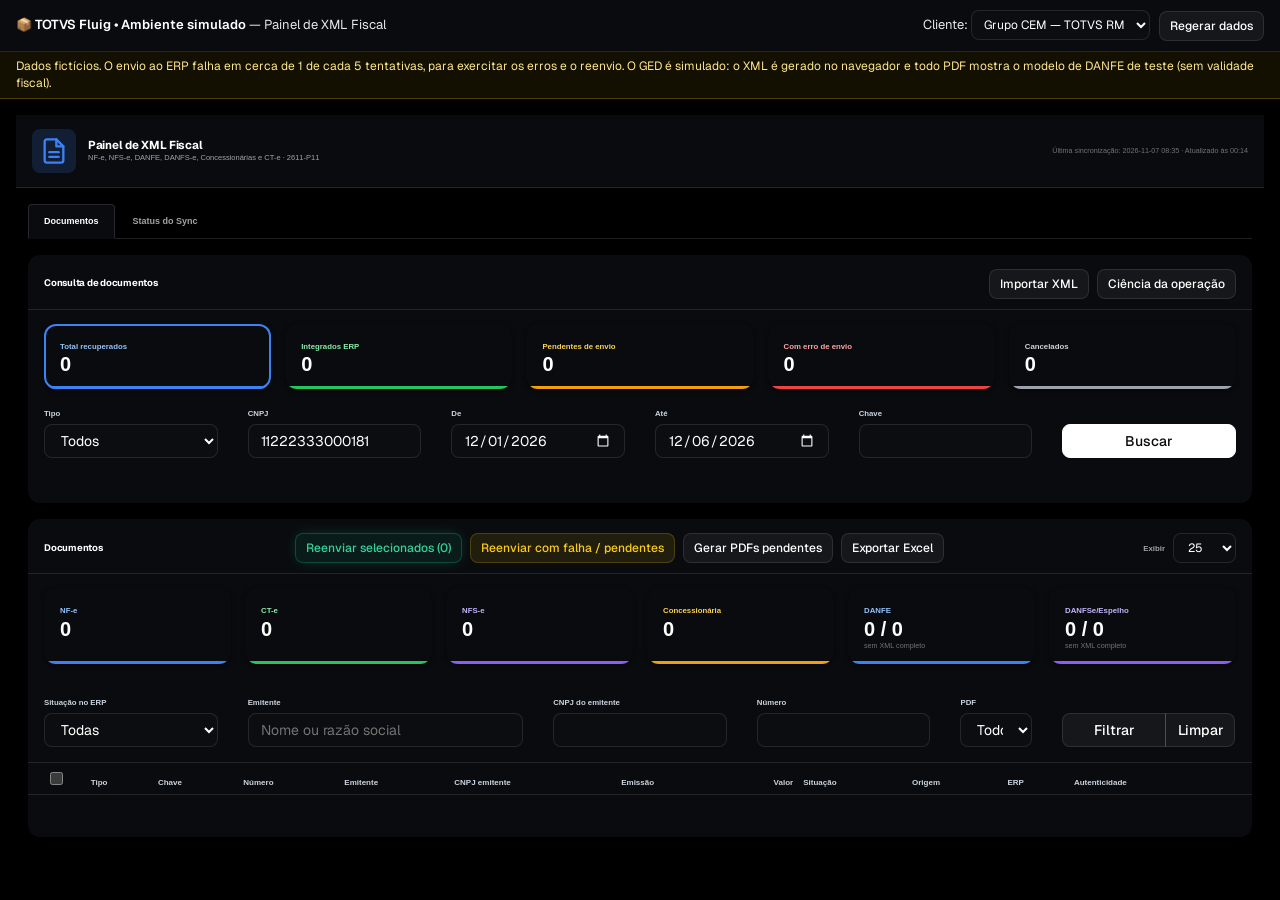
==== commit df127a63: "Simulador XML: PDF do GED é sempre o modelo de DANFE Co-Authored-By: Claude Haiku 5.5 <noreply@anthr" ====
--- a/simulador-xml/index.html
+++ b/simulador-xml/index.html
@@ -67,7 +67,7 @@
             <button type="button" id="sim-regerar" class="btn btn-default btn-sm">Regerar dados</button>
         </div>
     </div>
-    <div class="sim-nota">Dados fictícios. O envio ao ERP falha em cerca de 1 de cada 5 tentativas, para exercitar os erros e o reenvio. O GED é simulado: XML e PDF são arquivos fictícios gerados no navegador, sem validade fiscal.</div>
+    <div class="sim-nota">Dados fictícios. O envio ao ERP falha em cerca de 1 de cada 5 tentativas, para exercitar os erros e o reenvio. O GED é simulado: o XML é gerado no navegador e todo PDF mostra o modelo de DANFE de teste (sem validade fiscal).</div>
 
     <div id="portal"></div>
 
@@ -169,40 +169,10 @@
                 '<emit><CNPJ>' + d.CNPJ_EMITENTE + '</CNPJ><xNome>' + d.EMITENTE + '</xNome></emit>' +
                 '<dest><CNPJ>' + d.CNPJ + '</CNPJ></dest><total><ICMSTot><vNF>' + d.VALOR + '</vNF></ICMSTot></total></infNFe></NFe></nfeProc>';
         }
-        // PDF minimo e valido (texto em ASCII, para o tamanho do fluxo bater com os bytes).
-        function pdfSimulado(linhas) {
-            var fluxo = "BT /F1 12 Tf 50 790 Td 16 TL ";
-            linhas.forEach(function (t, i) { fluxo += (i ? "T* " : "") + "(" + t.replace(/[()\\]/g, "") + ") Tj "; });
-            fluxo += "ET";
-            var objetos = [
-                "<< /Type /Catalog /Pages 2 0 R >>",
-                "<< /Type /Pages /Kids [3 0 R] /Count 1 >>",
-                "<< /Type /Page /Parent 2 0 R /MediaBox [0 0 595 842] /Contents 4 0 R /Resources << /Font << /F1 5 0 R >> >> >>",
-                "<< /Length " + fluxo.length + " >>\nstream\n" + fluxo + "\nendstream",
-                "<< /Type /Font /Subtype /Type1 /BaseFont /Helvetica >>"
-            ];
-            var pdf = "%PDF-1.4\n", posicoes = [];
-            objetos.forEach(function (o, i) { posicoes.push(pdf.length); pdf += (i + 1) + " 0 obj\n" + o + "\nendobj\n"; });
-            var xref = pdf.length;
-            pdf += "xref\n0 " + (objetos.length + 1) + "\n0000000000 65535 f \n";
-            posicoes.forEach(function (p) { pdf += ("0000000000" + p).slice(-10) + " 00000 n \n"; });
-            pdf += "trailer\n<< /Size " + (objetos.length + 1) + " /Root 1 0 R >>\nstartxref\n" + xref + "\n%%EOF\n";
-            return new Blob([pdf], { type: "application/pdf" });
-        }
         function arquivoSimulado(idGed) {
             var r = estado.ged[String(idGed)];
             if (!r) return null;
-            var d = r.doc;
-            if (r.tipo === "pdf") {
-                return pdfSimulado([
-                    (d.TIPO === "NFE" ? "DANFE" : d.TIPO === "NFSE" && d.CHAVE.indexOf("MUN-") === 0 ? "Espelho da NFS-e" : "DANFSe") + " simulado (dados ficticios)",
-                    "Chave: " + d.CHAVE,
-                    "Numero " + d.NUMERO + " - " + d.EMITENTE,
-                    "Valor R$ " + d.VALOR,
-                    "Documento de teste: sem validade fiscal"
-                ]);
-            }
-            return new Blob([xmlSimulado(d)], { type: "text/xml;charset=utf-8" });
+            return new Blob([xmlSimulado(r.doc)], { type: "text/xml;charset=utf-8" });
         }
 
         // ------------------------------------------------------------ runtime do Fluig simulado
@@ -256,6 +226,8 @@
         // Chamadas REST do Fluig: criar documento no GED e pedir o endereco de download.
         var ajaxOriginal = $.ajax;
         var PREFIXO_DOWNLOAD = "/api/public/2.0/documents/getDownloadURL/";
+        // PDF de qualquer documento: sempre o modelo de DANFE (arquivo modelo-danfe.pdf, ao lado deste HTML).
+        var MODELO_PDF = "modelo-danfe.pdf";
         $.ajax = function (cfg) {
             var url = String((cfg && cfg.url) || "");
             if (url.indexOf("/api/public/ecm/document/createDocument") === 0) {
@@ -265,6 +237,13 @@
             }
             if (url.indexOf(PREFIXO_DOWNLOAD) === 0) {
                 var docId = decodeURIComponent(url.substring(PREFIXO_DOWNLOAD.length));
+                var reg = estado.ged[String(docId)];
+                if (reg && reg.tipo === "pdf") {
+                    fetch(MODELO_PDF).then(function (res) { return res.blob(); }).then(function (b) {
+                        cfg.success({ content: { url: URL.createObjectURL(b) } });
+                    }).catch(function () { if (cfg.error) cfg.error({ status: 500 }); });
+                    return;
+                }
                 var arquivo = arquivoSimulado(docId);
                 setTimeout(function () {
                     if (!arquivo) { if (cfg.error) cfg.error({ status: 404 }); return; }
